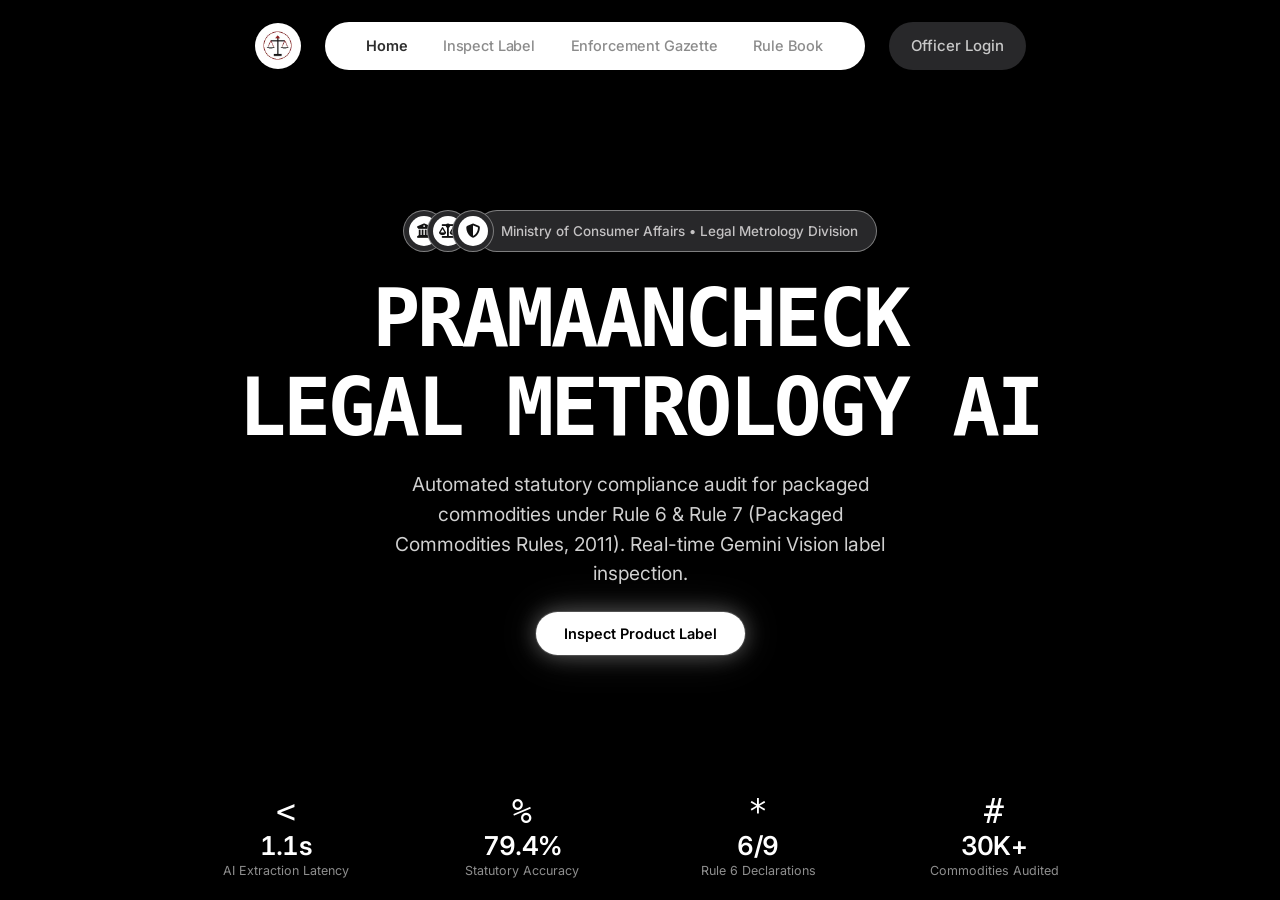
==== frontend/index.html @ b1e61554 "Initial commit: PramaanCheck Legal Metrology AI Platform" ====
<!DOCTYPE html>
<html lang="en">
<head>
  <meta charset="UTF-8" />
  <meta name="viewport" content="width=device-width, initial-scale=1.0" />
  <title>PramaanCheck — Legal Metrology Compliance Intelligence Portal</title>

  <!-- Fonts -->
  <link rel="preconnect" href="https://fonts.googleapis.com" />
  <link rel="preconnect" href="https://fonts.gstatic.com" crossorigin />
  <link
    href="https://fonts.googleapis.com/css2?family=Inter:wght@400;500;600;700&display=swap"
    rel="stylesheet"
  />

  <!-- Retro Dot-Matrix Display Font -->
  <link
    href="https://db.onlinewebfonts.com/c/8cb707a9b8a73f8a7403336b861c3074?family=BubbledotICG-FinePos"
    rel="stylesheet"
  />

  <!-- Font Awesome 6.5.2 Brand & Solid Icons -->
  <link
    rel="stylesheet"
    href="https://cdnjs.cloudflare.com/ajax/libs/font-awesome/6.5.2/css/all.min.css"
    integrity="sha512-SnH5WK+bZxgPHs44uWIX+LLJAJ9/2PkPKZ5QiAj6Ta86w+fsb2TkcmfRyVX3pBnMFcV7oQPJkl9QevSCWr3W6A=="
    crossorigin="anonymous"
    referrerpolicy="no-referrer"
  />

  <!-- Stylesheet -->
  <link rel="stylesheet" href="styles.css" />
</head>
<body>
  <!-- Full-viewport Cover Video -->
  <div class="bg">
    <video class="bg-video" autoplay muted loop playsinline>
      <source
        src="https://d8j0ntlcm91z4.cloudfront.net/user_38xzZboKViGWJOttwIXH07lWA1P/hf_20260809_012548_ef22562c-c0ae-4816-ad9d-f8922af4e6a7.mp4"
        type="video/mp4"
      />
    </video>
  </div>

  <main class="page">
    <!-- 1. Header -->
    <header class="header">
      <a href="/" class="logo-btn" aria-label="PramaanCheck Legal Metrology Portal">
        <img
          src="assets/logo.webp"
          alt="PramaanCheck Legal Metrology Seal"
          width="52"
          height="52"
          class="logo-img"
        />
      </a>

      <nav class="nav-pill" aria-label="Main Navigation">
        <a href="/" class="nav-link active">Home</a>
        <a href="/scan" class="nav-link">Inspect Label</a>
        <a href="/dashboard" class="nav-link">Enforcement Gazette</a>
        <a href="#rules-modal" class="nav-link" id="rulesNavBtn">Rule Book</a>
      </nav>

      <a href="/login" class="sign-in-btn">Officer Login</a>

      <!-- Mobile Hamburger Button (<=720px) -->
      <button
        class="burger-btn"
        id="burgerBtn"
        aria-label="Toggle Navigation Menu"
        aria-expanded="false"
        aria-controls="mobileMenu"
      >
        <span class="burger-bar"></span>
        <span class="burger-bar"></span>
        <span class="burger-bar"></span>
      </button>
    </header>

    <!-- 2. Hero -->
    <section class="hero">
      <!-- Trust Row -->
      <div class="trust-row anim" style="--d: 0.05s;">
        <div class="trust-avatar" title="Ministry of Consumer Affairs">
          <div class="trust-avatar-inner">
            <i class="fa-solid fa-building-columns" aria-hidden="true"></i>
          </div>
        </div>
        <div class="trust-avatar" title="Legal Metrology Division">
          <div class="trust-avatar-inner">
            <i class="fa-solid fa-scale-balanced" aria-hidden="true"></i>
          </div>
        </div>
        <div class="trust-avatar" title="Compliance Enforcement">
          <div class="trust-avatar-inner">
            <i class="fa-solid fa-shield-halved" aria-hidden="true"></i>
          </div>
        </div>
        <div class="trust-pill">
          <span class="trust-text">Ministry of Consumer Affairs • Legal Metrology Division</span>
        </div>
      </div>

      <!-- Headline -->
      <h1 class="headline">
        <span>PRAMAANCHECK</span>
        <span>LEGAL METROLOGY AI</span>
      </h1>

      <!-- Subhead -->
      <p class="subhead anim" style="--d: 0.28s;">
        Automated statutory compliance audit for packaged commodities under Rule 6 &amp; Rule 7 (Packaged Commodities Rules, 2011). Real-time Gemini Vision label inspection.
      </p>

      <!-- CTA Button -->
      <a href="/scan" class="cta-btn anim-pulse" style="--d: 0.4s;">Inspect Product Label</a>
    </section>

    <!-- 3. Stats Footer -->
    <footer class="stats-footer">
      <div class="stat-item anim" style="--d: 0.5s;">
        <div class="stat-icon">&lt;</div>
        <div class="stat-value-container">
          <span class="stat-value" data-target="1.2" data-decimals="1" data-suffix="s">0.0</span>
        </div>
        <div class="stat-label">AI Extraction Latency</div>
      </div>

      <div class="stat-item anim" style="--d: 0.58s;">
        <div class="stat-icon">%</div>
        <div class="stat-value-container">
          <span class="stat-value" data-target="99.8" data-decimals="1" data-suffix="%">0.0</span>
        </div>
        <div class="stat-label">Statutory Accuracy</div>
      </div>

      <div class="stat-item anim" style="--d: 0.66s;">
        <div class="stat-icon">*</div>
        <div class="stat-value-container">
          <span class="stat-value" data-target="9" data-decimals="0" data-suffix="/9">0</span>
        </div>
        <div class="stat-label">Rule 6 Declarations</div>
      </div>

      <div class="stat-item anim" style="--d: 0.74s;">
        <div class="stat-icon">#</div>
        <div class="stat-value-container">
          <span class="stat-value" data-target="50" data-decimals="0" data-suffix="K+">0</span>
        </div>
        <div class="stat-label">Commodities Audited</div>
      </div>
    </footer>
  </main>

  <!-- Mobile Menu Overlay & Drawer Sheet -->
  <div class="mobile-overlay" id="mobileOverlay" hidden></div>
  <div class="mobile-menu-sheet" id="mobileMenu" hidden>
    <a href="/" class="mobile-nav-link active">Home</a>
    <a href="/scan" class="mobile-nav-link">Inspect Label</a>
    <a href="/dashboard" class="mobile-nav-link">Enforcement Gazette</a>
    <a href="#rules-modal" class="mobile-nav-link" id="mobileRulesBtn">Rule Book</a>
    <a href="/login" class="mobile-sign-in">Officer Login</a>
  </div>

  <!-- Rule Book Modal -->
  <div class="modal-overlay" id="rulesModal" hidden>
    <div class="modal-content">
      <div class="modal-header">
        <h2 class="modal-title"><i class="fa-solid fa-book-bookmark"></i> Statutory Rule Book</h2>
        <button class="modal-close" id="closeRulesBtn" aria-label="Close Rules Modal">&times;</button>
      </div>
      <div class="modal-body">
        <h3 class="rule-heading">Legal Metrology (Packaged Commodities) Rules, 2011</h3>
        
        <div class="rule-card">
          <h4>Rule 6 — Mandatory Declarations on Package</h4>
          <p>Every package must bear legible, prominent declarations including: Manufacturer Name &amp; Address, Country of Origin, Common/Generic Name, Net Quantity, Month &amp; Year of Manufacture, Maximum Retail Price (MRP incl. of all taxes), Consumer Care Details, and Net Quantity Declaration.</p>
        </div>

        <div class="rule-card">
          <h4>Rule 7 — Height &amp; Width Ratio of Numerals &amp; Letters</h4>
          <p>Minimum height of numerals and letters depending on net quantity (e.g., &le;50g/ml: 1mm, &gt;50g/ml to 200g/ml: 2mm, &gt;200g/ml to 1kg/l: 4mm, &gt;1kg/l: 6mm). Width ratio to height must not be less than 1:3.</p>
        </div>

        <div class="rule-card">
          <h4>Rule 18 — Provisions Relating to Wholesale / Retail Sale</h4>
          <p>No package shall be sold at a price higher than the Maximum Retail Price (MRP) declared on the package.</p>
        </div>
      </div>
    </div>
  </div>

  <!-- JavaScript -->
  <script src="main.js"></script>
</body>
</html>
---- frontend/styles.css ----
:root {
  --bg: #000000;
  --text: #ffffff;
  --muted: #8e8e8e;
  --nav-text: #2e2e2e;
  --pill-dark: #28282a;
  --sign-in-text: #c8c8c8;
  --nav-shadow: 0 4px 14px rgba(0, 0, 0, 0.16);
  --trust-bg: #28282a;
  --trust-border: rgba(255, 255, 255, 0.4);
  --trust-text: #c4c2c3;
  --font-sans: "Inter", "Segoe UI", system-ui, sans-serif;
  --font-display: "BubbledotICG-FinePos", "Geist Pixel Circle", monospace;
}

@font-face {
  font-family: "Geist Pixel Circle";
  src: url("fonts/GeistPixel-Circle.woff2") format("woff2");
  font-weight: 400;
  font-style: normal;
  font-display: swap;
}

*, *::before, *::after {
  box-sizing: border-box;
  margin: 0;
  padding: 0;
}

html, body {
  width: 100%;
  height: 100vh;
  height: 100dvh;
  overflow: hidden;
  background-color: var(--bg);
  color: var(--text);
  font-family: var(--font-sans);
  -webkit-font-smoothing: antialiased;
  -moz-osx-font-smoothing: grayscale;
}

body.menu-open {
  overflow: hidden;
}

/* Background Cover Video */
.bg {
  position: absolute;
  inset: 0;
  overflow: hidden;
  background-color: var(--bg);
  z-index: 0;
}

.bg::after {
  content: "";
  position: absolute;
  inset: 0;
  background: radial-gradient(circle at center, rgba(0, 0, 0, 0.3) 0%, rgba(0, 0, 0, 0.7) 100%),
              linear-gradient(180deg, rgba(0,0,0,0.4) 0%, rgba(0,0,0,0.1) 40%, rgba(0,0,0,0.5) 100%);
  pointer-events: none;
  z-index: 1;
}


.bg-video {
  position: absolute;
  inset: 0;
  width: 100%;
  height: 100%;
  object-fit: cover;
  pointer-events: none;
  z-index: 0;
}

/* Layout Container */
.page {
  position: relative;
  z-index: 1;
  display: flex;
  flex-direction: column;
  align-items: center;
  justify-content: space-between;
  height: 100vh;
  height: 100dvh;
  padding: clamp(16px, 2.4vh, 28px) clamp(14px, 3vw, 32px);
  overflow: hidden;
}

/* Header */
.header {
  position: relative;
  z-index: 10;
  width: 100%;
  max-width: 820px;
  display: flex;
  align-items: center;
  justify-content: center;
  gap: clamp(14px, 2.2vw, 24px);
  flex-shrink: 0;
  animation: slideDown 0.7s cubic-bezier(0.22, 1, 0.36, 1) both;
}

@keyframes slideDown {
  from {
    opacity: 0;
    transform: translateY(-18px);
  }
  to {
    opacity: 1;
    transform: translateY(0);
  }
}

.logo-btn {
  width: clamp(40px, 4.4vw, 46px);
  height: clamp(40px, 4.4vw, 46px);
  border-radius: 50%;
  background-color: #ffffff;
  box-shadow: var(--nav-shadow);
  display: grid;
  place-items: center;
  border: none;
  cursor: pointer;
  transition: transform 0.25s ease;
  flex-shrink: 0;
  padding: 0;
}

.logo-btn:hover {
  transform: scale(1.04);
}

.logo-img {
  width: 72%;
  height: 72%;
  object-fit: contain;
  display: block;
}

.nav-pill {
  height: clamp(44px, 5.2vw, 48px);
  max-width: 540px;
  flex: 1;
  background-color: #ffffff;
  border-radius: 999px;
  box-shadow: var(--nav-shadow);
  display: flex;
  align-items: center;
  justify-content: space-evenly;
  padding: 4px 12px;
}

.nav-link {
  font-family: var(--font-sans);
  font-weight: 500;
  font-size: clamp(12px, 1.3vw, 14.5px);
  letter-spacing: -0.01em;
  color: var(--nav-text);
  text-decoration: none;
  opacity: 0.55;
  transition: opacity 0.2s ease;
  position: relative;
  padding: 4px 6px;
  white-space: nowrap;
}


.nav-link:hover {
  opacity: 0.75;
}

.nav-link.active {
  opacity: 1;
  font-weight: 600;
}


.sign-in-btn {
  height: clamp(44px, 5.2vw, 48px);
  padding: 0 clamp(16px, 2vw, 22px);
  background-color: var(--pill-dark);
  color: var(--sign-in-text);
  border-radius: 999px;
  box-shadow: var(--nav-shadow);
  font-family: var(--font-sans);
  font-weight: 500;
  font-size: clamp(13px, 1.4vw, 15px);
  text-decoration: none;
  display: inline-flex;
  align-items: center;
  justify-content: center;
  border: none;
  cursor: pointer;
  white-space: nowrap;
  transition: background-color 0.2s ease, color 0.2s ease, transform 0.2s ease;
  flex-shrink: 0;
}

.sign-in-btn:hover {
  background-color: #323234;
  color: #ffffff;
  transform: translateY(-1px);
}

/* Hero Section */
.hero {
  flex: 1;
  display: flex;
  flex-direction: column;
  align-items: center;
  justify-content: center;
  text-align: center;
  max-width: 900px;
  width: 100%;
  position: relative;
  z-index: 2;
}

/* Trust Row */
.trust-row {
  display: inline-flex;
  align-items: center;
  margin-bottom: clamp(16px, 2.5vh, 26px);
  position: relative;
  --trust-size: clamp(36px, 4.5vw, 42px);
}

.trust-avatar {
  width: var(--trust-size);
  height: var(--trust-size);
  background-color: var(--trust-bg);
  border: 1px solid var(--trust-border);
  border-radius: 50%;
  padding: 5px;
  display: flex;
  align-items: center;
  justify-content: center;
  position: relative;
  transition: transform 0.35s ease;
}

.trust-avatar-inner {
  width: 100%;
  height: 100%;
  border-radius: 50%;
  background-color: #ffffff;
  display: flex;
  align-items: center;
  justify-content: center;
}

.trust-avatar-inner i {
  color: #111111;
  font-size: calc(var(--trust-size) * 0.34);
}

.trust-avatar:nth-child(1) { z-index: 1; }
.trust-avatar:nth-child(2) { z-index: 2; margin-left: calc(var(--trust-size) * -0.42); }
.trust-avatar:nth-child(3) { z-index: 4; margin-left: calc(var(--trust-size) * -0.42); }

.trust-avatar:nth-child(1):hover { transform: translateY(-2px); }
.trust-avatar:nth-child(2):hover { transform: translateY(-4px); }
.trust-avatar:nth-child(3):hover { transform: translateY(-2px); }

.trust-pill {
  height: var(--trust-size);
  background-color: var(--trust-bg);
  border: 1px solid var(--trust-border);
  border-radius: 999px;
  margin-left: calc(var(--trust-size) * -0.42);
  padding-left: calc(var(--trust-size) * 0.58);
  padding-right: clamp(14px, 2vw, 18px);
  display: inline-flex;
  align-items: center;
  z-index: 0;
}

.trust-text {
  font-family: var(--font-sans);
  font-weight: 500;
  color: var(--trust-text);
  font-size: clamp(12px, 1.4vw, 13.5px);
  white-space: nowrap;
}

/* Headline */
.headline {
  font-family: var(--font-display);
  font-size: clamp(28px, 6.2vw, 80px);
  letter-spacing: -0.04em;
  line-height: 1.12;
  color: #ffffff;
  margin-bottom: clamp(12px, 2vh, 20px);
}

.headline span {
  display: block;
  white-space: nowrap;
  overflow: hidden;
  opacity: 0;
  transform: translateY(14px);
  animation: headlineFade 0.85s cubic-bezier(0.22, 1, 0.36, 1) forwards;
}

.headline span:nth-child(1) {
  animation-delay: 0.12s;
}

.headline span:nth-child(2) {
  animation-delay: 0.30s;
}

@keyframes headlineFade {
  to {
    opacity: 1;
    transform: translateY(0);
  }
}

/* Subhead */
.subhead {
  max-width: min(500px, 92%);
  font-family: var(--font-sans);
  font-size: clamp(calc(13.5px + 2pt), calc(1.55vw + 2pt), calc(16.5px + 2pt));
  color: #d0d0d0;
  opacity: 0.8;
  line-height: 1.55;
  font-weight: 400;
  margin-bottom: clamp(16px, 2.5vh, 26px);
}

/* CTA Button */
.cta-btn {
  font-family: var(--font-sans);
  font-weight: 600;
  font-size: clamp(13.5px, 1.5vw, 14.5px);
  color: #000000;
  background-color: #ffffff;
  padding: clamp(11px, 1.6vh, 13px) clamp(22px, 3vw, 28px);
  border-radius: 999px;
  text-decoration: none;
  display: inline-flex;
  align-items: center;
  justify-content: center;
  box-shadow: 0 0 0 1px rgba(255,255,255,0.15), 0 0 22px rgba(255,255,255,0.32), 0 0 44px rgba(255,255,255,0.12);
  transition: transform 0.25s ease, box-shadow 0.25s ease;
}

.cta-btn:hover {
  transform: translateY(-2px) scale(1.02);
  box-shadow: 0 0 0 1px rgba(255,255,255,0.25), 0 0 30px rgba(255,255,255,0.48), 0 0 60px rgba(255,255,255,0.22);
}

/* Stats Footer */
.stats-footer {
  width: 100%;
  max-width: 920px;
  display: grid;
  grid-template-columns: repeat(4, 1fr);
  gap: clamp(12px, 2vw, 24px);
  flex-shrink: 0;
  position: relative;
  z-index: 2;
}

.stat-item {
  display: flex;
  flex-direction: column;
  align-items: center;
  text-align: center;
}

.stat-icon {
  font-family: var(--font-display);
  font-size: clamp(22px, 3vw, 33px);
  color: #ffffff;
  margin-bottom: 2px;
  line-height: 1;
}

.stat-value-container {
  font-family: var(--font-sans);
  font-weight: 600;
  font-size: clamp(18px, 2.2vw, 26px);
  letter-spacing: -0.025em;
  color: #ffffff;
  font-variant-numeric: tabular-nums;
  margin-bottom: 2px;
  line-height: 1.2;
}

.stat-label {
  font-family: var(--font-sans);
  font-size: clamp(11px, 1.2vw, 12.5px);
  color: var(--muted);
  font-weight: 400;
}

/* Shared Entrance Animation */
.anim {
  opacity: 0;
  animation: reveal 0.85s cubic-bezier(0.22, 1, 0.36, 1) forwards;
  animation-delay: var(--d, 0s);
}

@keyframes reveal {
  from {
    opacity: 0;
    transform: translateY(22px) scale(0.98);
    filter: blur(6px);
  }
  to {
    opacity: 1;
    transform: translateY(0) scale(1);
    filter: blur(0);
  }
}

.anim-pulse {
  opacity: 0;
  animation: revealPulse 0.85s cubic-bezier(0.22, 1, 0.36, 1) forwards;
  animation-delay: var(--d, 0s);
}

@keyframes revealPulse {
  from {
    opacity: 0;
    transform: translateY(22px) scale(0.95);
    filter: blur(6px);
  }
  to {
    opacity: 1;
    transform: translateY(0) scale(1);
    filter: blur(0);
  }
}

/* Mobile Navigation */
.burger-btn {
  display: none;
  width: 48px;
  height: 48px;
  border-radius: 50%;
  background-color: var(--pill-dark);
  border: none;
  cursor: pointer;
  position: relative;
  z-index: 100;
  align-items: center;
  justify-content: center;
  flex-direction: column;
  gap: 5px;
  transition: background-color 0.3s ease;
}

.burger-bar {
  width: 18px;
  height: 1.5px;
  background-color: #ffffff;
  transition: transform 0.3s ease, background-color 0.3s ease;
}

.burger-btn[aria-expanded="true"] {
  background-color: #ffffff;
}

.burger-btn[aria-expanded="true"] .burger-bar {
  background-color: #000000;
}

.burger-btn[aria-expanded="true"] .burger-bar:nth-child(1) {
  transform: translateY(6.5px) rotate(45deg);
}

.burger-btn[aria-expanded="true"] .burger-bar:nth-child(2) {
  opacity: 0;
}

.mobile-overlay[hidden],
.mobile-menu-sheet[hidden] {
  display: none !important;
}

@media (min-width: 721px) {
  .burger-btn,
  .mobile-overlay,
  .mobile-menu-sheet {
    display: none !important;
  }
}

.mobile-overlay {
  position: fixed;
  inset: 0;
  background-color: rgba(0, 0, 0, 0.62);
  backdrop-filter: blur(6px);
  -webkit-backdrop-filter: blur(6px);
  z-index: 90;
  animation: overlayIn 0.28s ease forwards;
}


@keyframes overlayIn {
  from { opacity: 0; }
  to { opacity: 1; }
}

.mobile-menu-sheet {
  position: fixed;
  top: clamp(80px, 12vh, 100px);
  left: 50%;
  transform: translateX(-50%);
  width: calc(100% - 32px);
  max-width: 400px;
  background-color: #ffffff;
  border-radius: 28px;
  padding: 22px 18px 20px;
  box-shadow: 0 20px 60px rgba(0, 0, 0, 0.45);
  z-index: 95;
  display: flex;
  flex-direction: column;
  align-items: center;
  gap: 16px;
  animation: menuIn 0.38s cubic-bezier(0.22, 1, 0.36, 1) forwards;
}

@keyframes menuIn {
  from {
    opacity: 0;
    transform: translate(-50%, -20px) scale(0.95);
  }
  to {
    opacity: 1;
    transform: translate(-50%, 0) scale(1);
  }
}

.mobile-nav-link {
  font-family: var(--font-sans);
  font-weight: 500;
  font-size: 16px;
  color: #2e2e2e;
  text-decoration: none;
  position: relative;
  padding: 6px 12px;
  opacity: 0.8;
}

.mobile-nav-link.active {
  opacity: 1;
  font-weight: 600;
}


.mobile-sign-in {
  width: 100%;
  height: 48px;
  background-color: var(--pill-dark);
  color: #ffffff;
  border-radius: 999px;
  font-family: var(--font-sans);
  font-weight: 500;
  font-size: 15px;
  text-decoration: none;
  display: flex;
  align-items: center;
  justify-content: center;
  margin-top: 8px;
}

/* Responsiveness */
@media (max-width: 720px) {
  .header {
    justify-content: space-between;
    max-width: 100%;
  }

  .logo-btn {
    width: 48px;
    height: 48px;
  }

  .nav-pill, .sign-in-btn {
    display: none;
  }

  .burger-btn {
    display: flex;
  }

  .headline {
    letter-spacing: -0.08em;
    line-height: 1.05;
  }

  .stats-footer {
    grid-template-columns: repeat(2, 1fr);
    row-gap: 16px;
  }
}

@media (max-width: 420px) {
  .headline {
    letter-spacing: -0.09em;
    line-height: 1.04;
  }

  .trust-row {
    --trust-size: 34px;
  }

  .trust-text {
    font-size: 12px;
  }
}

@media (max-height: 700px) {
  .trust-row {
    margin-bottom: 12px;
  }
  .subhead {
    margin-bottom: 16px;
  }
  .headline {
    margin-bottom: 10px;
  }
}

@media (prefers-reduced-motion: reduce) {
  *, ::before, ::after {
    animation-duration: 0.01ms !important;
    animation-iteration-count: 1 !important;
    transition-duration: 0.01ms !important;
    scroll-behavior: auto !important;
  }
  .anim, .anim-pulse, .headline span, .header {
    opacity: 1 !important;
    transform: none !important;
    filter: none !important;
  }
}

/* Modal Dialog (Rule Book) */
.modal-overlay[hidden] {
  display: none !important;
}

.modal-overlay {
  position: fixed;
  inset: 0;
  background-color: rgba(0, 0, 0, 0.75);
  backdrop-filter: blur(8px);
  -webkit-backdrop-filter: blur(8px);
  z-index: 200;
  display: flex;
  align-items: center;
  justify-content: center;
  padding: 20px;
  animation: overlayIn 0.25s ease forwards;
}


.modal-content {
  background-color: #1a1a1c;
  border: 1px solid rgba(255, 255, 255, 0.2);
  border-radius: 20px;
  width: 100%;
  max-width: 620px;
  max-height: 85vh;
  overflow-y: auto;
  box-shadow: 0 20px 50px rgba(0, 0, 0, 0.6);
  color: #ffffff;
  padding: 24px;
}

.modal-header {
  display: flex;
  align-items: center;
  justify-content: space-between;
  border-bottom: 1px solid rgba(255, 255, 255, 0.1);
  padding-bottom: 14px;
  margin-bottom: 18px;
}

.modal-title {
  font-family: var(--font-sans);
  font-size: 18px;
  font-weight: 600;
  color: #ffffff;
  display: flex;
  align-items: center;
  gap: 10px;
}

.modal-close {
  background: transparent;
  border: none;
  color: #8e8e8e;
  font-size: 24px;
  cursor: pointer;
  line-height: 1;
  transition: color 0.2s ease;
}

.modal-close:hover {
  color: #ffffff;
}

.modal-body {
  display: flex;
  flex-direction: column;
  gap: 16px;
  font-family: var(--font-sans);
}

.rule-heading {
  font-size: 14px;
  color: #c4c2c3;
  text-transform: uppercase;
  letter-spacing: 0.05em;
  font-weight: 600;
}

.rule-card {
  background-color: #242426;
  border-left: 3px solid #991B1B;
  border-radius: 8px;
  padding: 14px 16px;
}

.rule-card h4 {
  font-size: 15px;
  font-weight: 600;
  color: #ffffff;
  margin-bottom: 6px;
}

.rule-card p {
  font-size: 13px;
  line-height: 1.5;
  color: #d0d0d0;
}

/* Glassmorphic Auth Card Styles */
.auth-container {
  flex: 1;
  display: flex;
  align-items: center;
  justify-content: center;
  width: 100%;
  max-width: 440px;
  z-index: 2;
}

.auth-card {
  width: 100%;
  background: rgba(24, 24, 26, 0.85);
  backdrop-filter: blur(12px);
  -webkit-backdrop-filter: blur(12px);
  border: 1px solid rgba(255, 255, 255, 0.15);
  border-radius: 24px;
  padding: 32px 28px;
  box-shadow: 0 20px 50px rgba(0, 0, 0, 0.6);
  color: #ffffff;
  display: flex;
  flex-direction: column;
  gap: 20px;
}

.auth-header {
  text-align: center;
}

.auth-header h1 {
  font-family: var(--font-display);
  font-size: 24px;
  color: #ffffff;
  letter-spacing: -0.02em;
  margin-top: 8px;
  margin-bottom: 4px;
}

.auth-header p {
  font-family: var(--font-sans);
  font-size: 13px;
  color: var(--trust-text);
}

.form-group {
  display: flex;
  flex-direction: column;
  gap: 6px;
  text-align: left;
}

.form-group label {
  font-family: var(--font-sans);
  font-size: 12px;
  font-weight: 500;
  color: #c8c8c8;
  text-transform: uppercase;
  letter-spacing: 0.04em;
}

.form-control {
  width: 100%;
  background: rgba(255, 255, 255, 0.06);
  border: 1px solid rgba(255, 255, 255, 0.2);
  border-radius: 12px;
  padding: 12px 16px;
  color: #ffffff;
  font-family: var(--font-sans);
  font-size: 14px;
  outline: none;
  transition: border-color 0.2s ease, background 0.2s ease;
}

.form-control:focus {
  border-color: #ffffff;
  background: rgba(255, 255, 255, 0.1);
}

.auth-submit-btn {
  width: 100%;
  height: 46px;
  background-color: #ffffff;
  color: #000000;
  border-radius: 999px;
  border: none;
  font-family: var(--font-sans);
  font-weight: 600;
  font-size: 14px;
  cursor: pointer;
  box-shadow: 0 0 22px rgba(255, 255, 255, 0.32);
  transition: transform 0.2s ease, box-shadow 0.2s ease;
  margin-top: 6px;
}

.auth-submit-btn:hover {
  transform: translateY(-2px);
  box-shadow: 0 0 30px rgba(255, 255, 255, 0.48);
}

.quick-users {
  margin-top: 8px;
  border-top: 1px solid rgba(255, 255, 255, 0.1);
  padding-top: 16px;
  display: flex;
  flex-direction: column;
  gap: 10px;
}

.quick-users-title {
  font-family: var(--font-sans);
  font-size: 11px;
  color: var(--muted);
  text-align: center;
  letter-spacing: 0.06em;
  font-weight: 600;
}

.quick-user-btn {
  width: 100%;
  background: var(--pill-dark);
  border: 1px solid rgba(255, 255, 255, 0.15);
  border-radius: 999px;
  padding: 10px 16px;
  color: #ffffff;
  font-family: var(--font-sans);
  font-size: 13px;
  cursor: pointer;
  display: flex;
  align-items: center;
  justify-content: space-between;
  transition: background 0.2s ease, transform 0.2s ease;
}

.quick-user-btn:hover {
  background: #323234;
  transform: translateY(-1px);
}

.user-role-tag {
  font-size: 10px;
  font-weight: 600;
  text-transform: uppercase;
  padding: 2px 8px;
  border-radius: 999px;
  letter-spacing: 0.04em;
}

.role-admin { background: #991b1b; color: #ffffff; }
.role-inspector { background: #1e3a8a; color: #ffffff; }
.role-viewer { background: #15803d; color: #ffffff; }

.alert-box {
  padding: 10px 14px;
  border-radius: 10px;
  font-family: var(--font-sans);
  font-size: 13px;
  text-align: center;
}

.alert-error {
  background: rgba(153, 27, 27, 0.25);
  border: 1px solid #991b1b;
  color: #fca5a5;
}

/* Glassmorphic Workspace & Scan Grid */
.main-workspace {
  flex: 1;
  width: 100%;
  max-width: 1080px;
  display: flex;
  flex-direction: column;
  gap: 20px;
  z-index: 2;
  overflow-y: auto;
  padding-bottom: 24px;
  margin-top: clamp(16px, 2.5vh, 28px);
}

.main-workspace h1,
.main-workspace .headline {
  text-shadow: 0 2px 12px rgba(0, 0, 0, 0.95);
}

.main-workspace p {
  color: #e2e8f0 !important;
  text-shadow: 0 1px 6px rgba(0, 0, 0, 0.9);
}


.glass-panel {
  background: rgba(24, 24, 26, 0.85);
  backdrop-filter: blur(12px);
  -webkit-backdrop-filter: blur(12px);
  border: 1px solid rgba(255, 255, 255, 0.15);
  border-radius: 24px;
  padding: 24px;
  color: #ffffff;
  box-shadow: 0 20px 50px rgba(0, 0, 0, 0.6);
}

.scan-grid {
  display: grid;
  grid-template-columns: 1fr 1fr;
  gap: 20px;
  width: 100%;
}

@media (max-width: 840px) {
  .scan-grid {
    grid-template-columns: 1fr;
  }
}

.upload-area {
  background: rgba(255, 255, 255, 0.04);
  border: 2px dashed rgba(255, 255, 255, 0.2);
  border-radius: 16px;
  padding: 32px 20px;
  text-align: center;
  cursor: pointer;
  transition: background 0.2s ease, border-color 0.2s ease;
}

.upload-area.dragover,
.upload-area:hover {
  background: rgba(255, 255, 255, 0.08);
  border-color: #ffffff;
}

.canvas-container {
  position: relative;
  background: #000000;
  border: 1px solid rgba(255, 255, 255, 0.2);
  border-radius: 12px;
  overflow: hidden;
  margin-top: 10px;
  display: flex;
  flex-direction: column;
  align-items: center;
}

#label-canvas {
  max-width: 100%;
  height: auto;
  cursor: crosshair;
  display: block;
}

.canvas-toolbar {
  width: 100%;
  background: #18181a;
  padding: 8px 12px;
  display: flex;
  justify-content: space-between;
  font-size: 11px;
  font-family: var(--font-sans);
  color: var(--muted);
  border-top: 1px solid rgba(255, 255, 255, 0.1);
}

.rule-item {
  background: rgba(255, 255, 255, 0.04);
  border: 1px solid rgba(255, 255, 255, 0.1);
  border-radius: 12px;
  padding: 12px 14px;
  margin-bottom: 10px;
  display: flex;
  align-items: center;
  justify-content: space-between;
  gap: 12px;
}

.rule-info {
  display: flex;
  flex-direction: column;
  gap: 4px;
}

.rule-title {
  display: flex;
  align-items: center;
  gap: 8px;
  font-size: 13px;
  font-weight: 600;
  color: #ffffff;
}

.rule-section {
  font-size: 10px;
  padding: 2px 6px;
  border-radius: 4px;
  background: rgba(255, 255, 255, 0.1);
  color: #c4c2c3;
  font-weight: 500;
}

.rule-details {
  font-size: 12px;
  color: #d0d0d0;
}

.badge {
  padding: 4px 10px;
  border-radius: 999px;
  font-size: 11px;
  font-weight: 600;
  text-transform: uppercase;
  font-family: var(--font-sans);
  white-space: nowrap;
}

.badge-pass {
  background: rgba(21, 128, 61, 0.3);
  border: 1px solid #15803d;
  color: #4ade80;
}

.badge-fail {
  background: rgba(153, 27, 27, 0.3);
  border: 1px solid #991b1b;
  color: #fca5a5;
}

.badge-warn {
  background: rgba(202, 138, 4, 0.3);
  border: 1px solid #ca8a04;
  color: #fef08a;
}

/* Glassmorphic Table Styles */
.metrics-grid {
  display: grid;
  grid-template-columns: repeat(3, 1fr);
  gap: 16px;
  margin-bottom: 20px;
}

@media (max-width: 720px) {
  .metrics-grid {
    grid-template-columns: 1fr;
  }
}

.metric-card {
  background: rgba(24, 24, 26, 0.85);
  border: 1px solid rgba(255, 255, 255, 0.15);
  border-radius: 16px;
  padding: 18px;
  display: flex;
  flex-direction: column;
  gap: 4px;
}

.metric-label {
  font-size: 11px;
  font-weight: 600;
  color: var(--muted);
  text-transform: uppercase;
  letter-spacing: 0.05em;
}

.metric-value {
  font-size: 28px;
  font-weight: 700;
  font-family: var(--font-sans);
  color: #ffffff;
}

.metric-sub {
  font-size: 11px;
  color: var(--trust-text);
}

.custom-table {
  width: 100%;
  border-collapse: collapse;
  font-family: var(--font-sans);
  font-size: 13px;
  color: #ffffff;
}

.custom-table th {
  background: rgba(255, 255, 255, 0.06);
  color: #c4c2c3;
  font-weight: 600;
  font-size: 11px;
  text-transform: uppercase;
  letter-spacing: 0.05em;
  padding: 12px 14px;
  text-align: left;
  border-bottom: 1px solid rgba(255, 255, 255, 0.15);
}

.custom-table td {
  padding: 12px 14px;
  border-bottom: 1px solid rgba(255, 255, 255, 0.08);
}

.custom-table tr:hover td {
  background: rgba(255, 255, 255, 0.04);
}
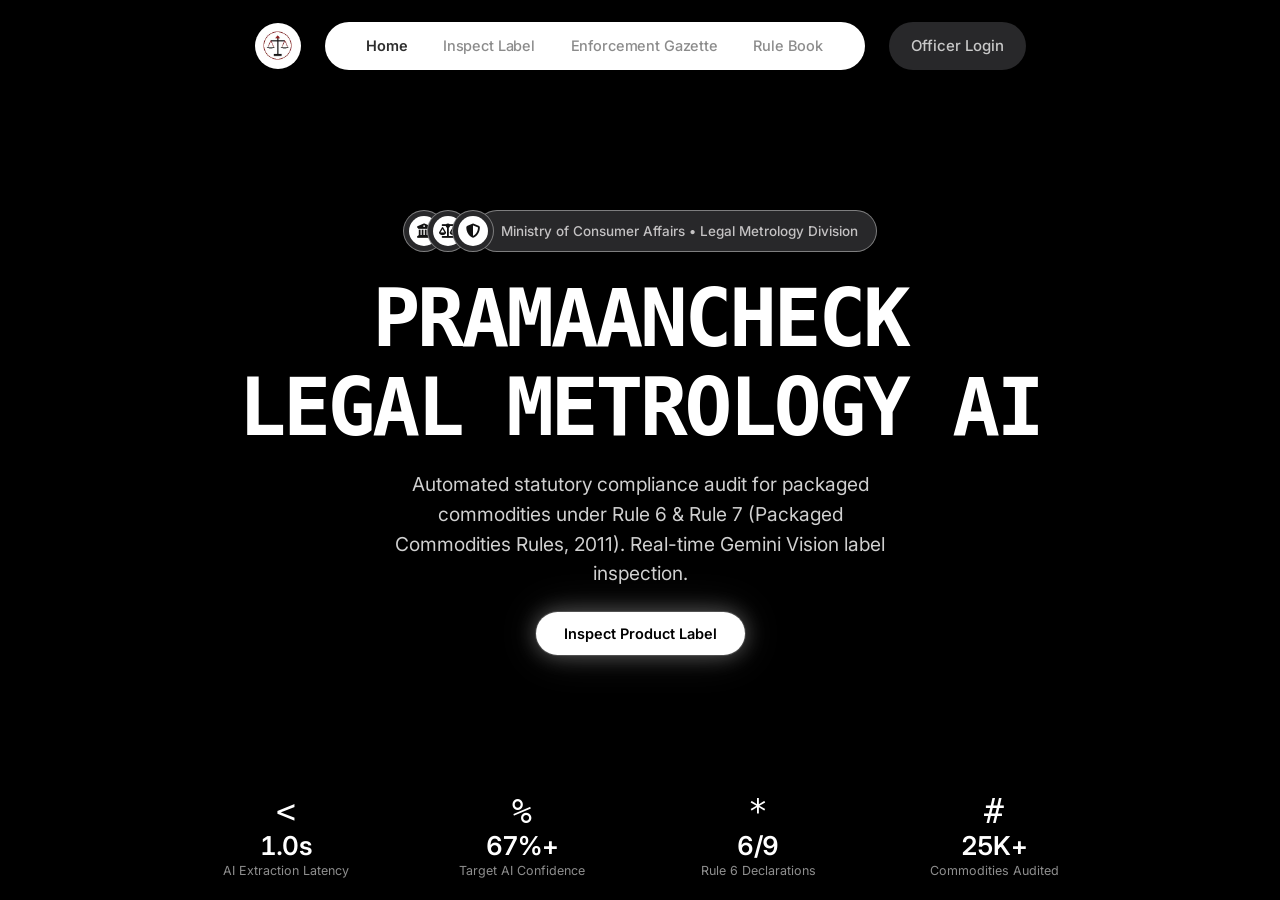
==== commit 77a6d4d8: "Fix: Vercel deployment + PDF generation" ====
--- a/frontend/index.html
+++ b/frontend/index.html
@@ -130,9 +130,9 @@
       <div class="stat-item anim" style="--d: 0.58s;">
         <div class="stat-icon">%</div>
         <div class="stat-value-container">
-          <span class="stat-value" data-target="99.8" data-decimals="1" data-suffix="%">0.0</span>
+          <span class="stat-value" data-target="95" data-decimals="0" data-suffix="%+">0</span>
         </div>
-        <div class="stat-label">Statutory Accuracy</div>
+        <div class="stat-label">Target AI Confidence</div>
       </div>
 
       <div class="stat-item anim" style="--d: 0.66s;">
@@ -180,7 +180,7 @@
 
         <div class="rule-card">
           <h4>Rule 7 — Height &amp; Width Ratio of Numerals &amp; Letters</h4>
-          <p>Minimum height of numerals and letters depending on net quantity (e.g., &le;50g/ml: 1mm, &gt;50g/ml to 200g/ml: 2mm, &gt;200g/ml to 1kg/l: 4mm, &gt;1kg/l: 6mm). Width ratio to height must not be less than 1:3.</p>
+          <p>Minimum height of numerals and letters based on net quantity: up to 200g/ml → 1mm; 200g to 500g/ml → 2mm; above 500g/ml → 4mm (double for molded/embossed print). Width ratio to height must not be less than 1:3.</p>
         </div>
 
         <div class="rule-card">
